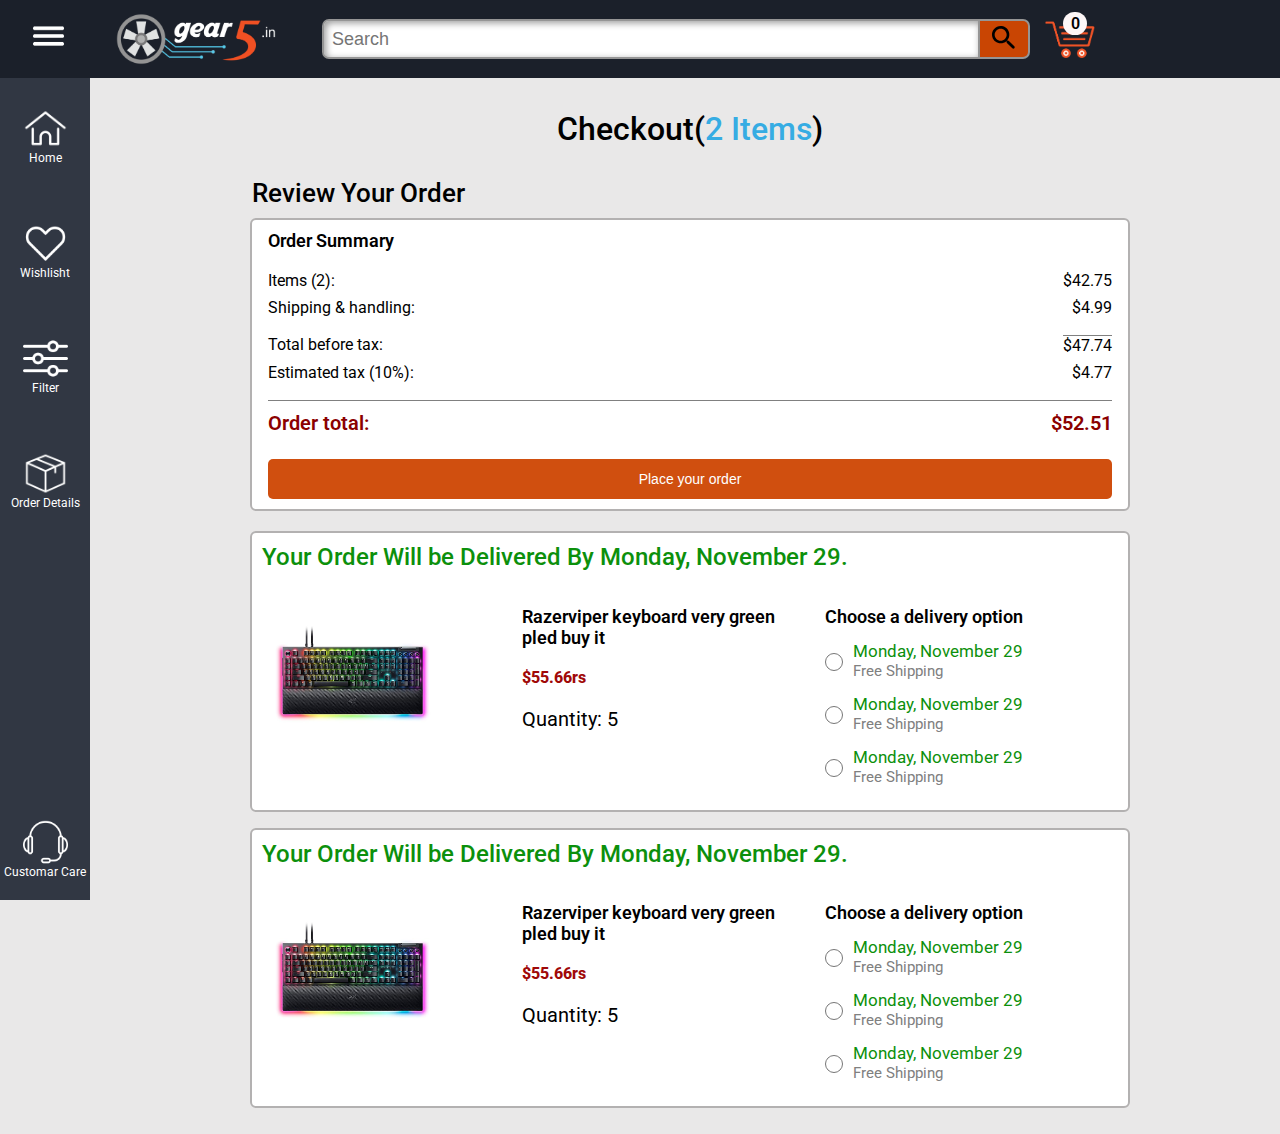
==== gear5-ex-2/cart-checkout.html @ c7d64155 "hhhg" ====
<!DOCTYPE html>
<html lang="en">

<head>
  <meta charset="UTF-8">
  <meta name="viewport" content="width=device-width, initial-scale=1.0">
  <title>Gear5_Cart</title>


  <link rel="stylesheet" href="styles/navbar.css">
  <link rel="stylesheet" href="styles/common.css">
  <link rel="stylesheet" href="styles/sidebar.css">


  <link rel="stylesheet" href="styles/cart-checkout.css">
  <link rel="stylesheet" href="styles/cart-order-summary.css">


  <link rel="preconnect" href="https://fonts.googleapis.com">
  <link rel="preconnect" href="https://fonts.gstatic.com" crossorigin>
  <link
    href="https://fonts.googleapis.com/css2?family=Roboto:ital,wght@0,100;0,300;0,400;0,500;0,700;1,400&display=swap"
    rel="stylesheet">

</head>

<body>


  <div class="navbar">
    <div class="nav-left">
      <button class="ham-button">
        <img src="page_images/hamberger-01.png" alt="">
      </button>

      <img class="logo-img" src="page_images/gear 5 last-01.png" alt="">

    </div>
    <div class="nav-middle">
      <input class="search-bar" type="text" placeholder="Search">

      <button class="search-button">
        <img src="page_images/search.svg" alt="">
      </button>

    </div>
    <div class="nav-right">
      <div class="cart">
        <img class="cart-img" src="page_images/cart last-01.png" alt="">

        <div class="cart-value js-cart-value">0</div>
      </div>


    </div>
  </div>

  <div class="sidebar">
    <div class="sidebar-tools-container">
        
      <a href="index.html">

        <div class="sidebar-elements">
          <img src="page_images/home.png" alt="">
          <div class="sidebar-text">Home</div>
      </div> 
      
      </a>
        
        <div class="sidebar-elements">
            <img src="page_images/heart-2.png" alt="">
            <div class="sidebar-text">Wishlisht</div>
        </div>
        <div class="sidebar-elements">
            <img src="page_images/filter.png" alt="">
            <div class="sidebar-text">Filter</div>
        </div>
        <div class="sidebar-elements">
            <img src="page_images/order.png" alt="">
            <div class="sidebar-text">Order Details</div>
        </div>
        
     
    </div>

    <!-- because i dont know how to sole it right now  -->
    <div class="just for space ">
    </div>

    <div class="sidebar-help-container">
          <div class="sidebar-elements">
            <img src="page_images/support.png" alt="">
            <div class="sidebar-text">Customar Care</div>
        </div>

    </div>
  
    
  </div>
  

  <div class="main">
    <div class="heading-checkout">Checkout(<span>2 Items</span>)</div>
    <div class="heading-order-review">Review Your Order</div>
    <div class="cart-checkout-grid">
      <div class="cart-left-grid js-cart-left-grid"  >
        <div class="cart-item-block-grid">
          <div class="cart-item-delivery-date"> 
            Your Order Will be Delivered By Monday, November 29.
          </div>
          <div class="cart-item-info-grid">
              <div class="cart-product-image">
                <img src="products_image/razer_blackwidow_keyboard.jpg" alt="">
                
              </div>
              <div class="cart-product-description">
                <div class="cart-item-name">Razerviper keyboard very  green pled buy it
                </div>
                <div class="cart-item-price">$55.66rs</div>
                <div class="cart-item-quantity-container">
                  <div class="cart-item-quantity"> Quantity: 5</div>
                  <!-- <div>update</div>
                  <div>delete</div> -->
                </div>
              </div>
           
            <div class="cart-item-delivery-options">
              <div class="choose-option">
                Choose a delivery option
              </div>
              <div class="delivery-option">
                
                  <input class="delivery-option-input" type="radio" name="optiondg">  
                  
                  <div>
                    <div class="delivery-option-date"> 
                      Monday, November 29
                    </div>
                    <div class="delivery-option-price">
                      Free Shipping
                    </div>
                  </div>
                
              </div>
              <div class="delivery-option">
                
                  <input class="delivery-option-input" type="radio" name="optiondg">  
                  
                  <div>
                    <div class="delivery-option-date"> 
                      Monday, November 29
                    </div>
                    <div class="delivery-option-price">
                      Free Shipping
                    </div>
                  </div>
                
              </div>
              <div class="delivery-option">
                
                  <input class="delivery-option-input" type="radio" name="optiondg">  
                  
                  <div>
                    <div class="delivery-option-date"> 
                      Monday, November 29
                    </div>
                    <div class="delivery-option-price">
                      Free Shipping
                    </div>
                  </div>
                
              </div>
            </div>
          </div>
        </div>
        <div class="cart-item-block-grid">
          <div class="cart-item-delivery-date"> 
            Your Order Will be Delivered By Monday, November 29.
          </div>
          <div class="cart-item-info-grid">
              <div class="cart-product-image">
                <img src="products_image/razer_blackwidow_keyboard.jpg" alt="">
                
              </div>
              <div class="cart-product-description">
                <div class="cart-item-name">Razerviper keyboard very  green pled buy it
                </div>
                <div class="cart-item-price">$55.66rs</div>
                <div class="cart-item-quantity-container">
                  <div class="cart-item-quantity"> Quantity: 5</div>
                  <!-- <div>update</div>
                  <div>delete</div> -->
                </div>
              </div>
           
            <div class="cart-item-delivery-options">
              <div class="choose-option">
                Choose a delivery option
              </div>
              <div class="delivery-option">
                
                  <input class="delivery-option-input" type="radio" name="optiondg">  
                  
                  <div>
                    <div class="delivery-option-date"> 
                      Monday, November 29
                    </div>
                    <div class="delivery-option-price">
                      Free Shipping
                    </div>
                  </div>
                
              </div>
              <div class="delivery-option">
                
                  <input class="delivery-option-input" type="radio" name="optiondg">  
                  
                  <div>
                    <div class="delivery-option-date"> 
                      Monday, November 29
                    </div>
                    <div class="delivery-option-price">
                      Free Shipping
                    </div>
                  </div>
                
              </div>
              <div class="delivery-option">
                
                  <input class="delivery-option-input" type="radio" name="optiondg">  
                  
                  <div>
                    <div class="delivery-option-date"> 
                      Monday, November 29
                    </div>
                    <div class="delivery-option-price">
                      Free Shipping
                    </div>
                  </div>
                
              </div>
            </div>
          </div>
        </div>
      </div>

      
      <div class="cart-right-grid"> 
        <div class="payment-summary">
          <div class="payment-summary-title">
            Order Summary
          </div>

          <div class="payment-summary-row">
            <div>Items (2):</div>
            <div class="payment-summary-money">$42.75</div>
          </div>

          <div class="payment-summary-row">
            <div>Shipping &amp; handling:</div>
            <div class="payment-summary-money">$4.99</div>
          </div>

          <div class="payment-summary-row subtotal-row">
            <div>Total before tax:</div>
            <div class="payment-summary-money">$47.74</div>
          </div>

          <div class="payment-summary-row">
            <div>Estimated tax (10%):</div>
            <div class="payment-summary-money">$4.77</div>
          </div>

          <div class="payment-summary-row total-row">
            <div>Order total:</div>
            <div class="payment-summary-money">$52.51</div>
          </div>

          <button class="place-order-button button-primary">
            Place your order
          </button>
        </div>
      </div>
    </div>

  </div>



  <!-- <footer>
    <div>Sell Your Kidneys Before Adding Anything Into Cart.</div>
  </footer> -->


      <script type="module" src="scripts/cart-checkout.js"></script>
</body>

</html>
---- gear5-ex-2/styles/navbar.css ----
.navbar{
    /* background-color: rgb(50, 10, 103); */
    /* background-color: rgb(27, 3, 59); */
    background-color: rgb(27, 32, 42);
    display: flex;
    height: 78px;
    align-items: center;
    position: fixed;
    top: 0px;
    left: 0px;
    right: 0px;
  
}
.nav-left{
    /* width: 350px; */
    /* background-color: rgb(93, 9, 172); */
    display: flex;
    align-items: center;
    height: 70px;
}
.nav-middle{
    padding-left: 20px;
    height: 70px;
    flex: 1;
    display: flex;
    justify-content: center;
    align-items: center;
    /* background-color: aquamarine; */
    
    
   
}

.nav-right{
   width: 250px;
   /* background-color: rgb(18, 105, 105); */
   height: 70px;
   display: flex;
   align-items: center;
   
 
}



.logo-img{
    /* margin-top: 27px; */
    width: 160px;
    margin-left: 40px;
    margin-right: 26px;
    /* background-color: blue; */
}
.ham-button{
    background-color:transparent;
    border: none;
    margin-left: 21px;
}
.ham-button img{
    width: 43px;
   
    /* background-color: blue;
    */
}


.search-bar{

    height: 34px;
   
    border: 2px solid rgb(149, 149, 149);

    border-bottom-left-radius: 7px;
    border-top-left-radius: 7px;
    flex: 1;
    padding-left: 8px;

    font-size: 18px;
    box-shadow: inset 2px 2px 7px rgba(0, 0, 0, 0.401);
    
}

.search-bar::placeholder{
    font-size: 18px;
   
}
.search-button{
    width: 50px;
    height: 40px;
    border: 2px solid rgb(149, 149, 149);
    background-color: rgb(201, 69, 3);
    border-left: none;
    border-bottom-right-radius: 7px;
    border-top-right-radius: 7px;

    
}

.search-button img{
    width: 32px;
}

.profile{
    color: aliceblue;
    margin-left: 30px;
    margin-top: 0px;
   display: flex;
   align-items: center;
  
  
}

.profile img{
    width: 55px;
    border-radius: 50%;
    margin-left: 10px;

}
.profile-greet{
    font-family: roboto;
    font-weight: 500;
    font-size: 16px;
    
}

.cart-img{
    width: 50px;
   
    margin-top: 5px;
    /* background-color: blue; */
    
}
.cart{
    /* background-color: aqua; */
    position: relative;
     margin-left: 15px;
    
    
}

.cart-value{
    background-color: rgba(255, 248, 248, 0.993);
    padding: 2px 0px;
    /* border: 1px solid white; */
    border-radius: 17px;
    color: rgb(0, 0, 0);
    font-family: roboto ,sans-serif;
    font-weight: 600;
    position: absolute;
    top: -4px;
    right: 8px;
    left: 18px;
    text-align: center;

    
}
---- gear5-ex-2/styles/common.css ----
body{
    margin: 0;
    padding: 0;
    padding-top: 110px;
    padding-left: 120px;
    padding-right: 20px;
    background-color: rgb(233, 232, 232);

  
}

footer{
    background-color: rgb(27, 32, 42);
    margin-left: -20px;
    margin-right: -23px;
    display: flex;
    align-items: center;
    justify-content: center;
  
    color: white;
    height: 40px;
    border-bottom:3px solid  rgb(201, 69, 3) ;
    font-family: roboto, sans-serif;
    

   
}
---- gear5-ex-2/styles/sidebar.css ----
.sidebar{
    /* background-color: rgba(27, 32, 42, 0.935); */
    background-color: rgb(49, 55, 67);
    position: fixed;
    top: 78px;
    left: 0px;
    bottom: 0px;
    width: 90px;
    
    font-family: roboto, sans-serif;

    display: grid;
    grid-template-rows: 460px 1fr 100px;
    
    
}

.sidebar-tools-container{

    

    display: grid;
    grid-template-rows: 1fr 1fr 1fr 1fr;
    align-items: center;

   /* height: 500px; */
   

}

.sidebar-help {
   

    
}

.sidebar a{
    text-decoration: none;
    
    

}

.sidebar-elements{
  
    /* height: 80px; */
  
    /* padding-top: 28px; */
    /* padding-bottom: 10px; */

    display: flex;
    flex-direction: column;
    align-items: center;
}


.sidebar-elements img{
   width: 45px;
  filter: invert(1);
  /* padding-bottom: 5px; */
    
}

/* .sidebar-elements1{
    margin-top: 246px;
    text-decoration: none;

} */

/* .sidebar-elements1 img{
    width: 50px;
    padding-bottom: 5px;
    filter: invert(1);
} */

.sidebar-text{
  font-size: 12px;
  color: white;
  
}

.sidebar-help-container {
   
padding-top: 20px;
    
}
---- gear5-ex-2/styles/cart-checkout.css ----
.main{
    max-width: 1200px;
    margin-left: auto;
    margin-right:auto ;
  
    font-family: roboto, arial;

  
}


.heading-checkout{
    text-align: center;
    font-size: 32px;
    font-weight: 500;
    margin-bottom: 30px;
}

.heading-checkout span{
    color: rgb(54, 172, 227);
}

.heading-order-review{
    margin-left: 12px;
    font-size: 1.6em;
    font-weight: 500;
}



.cart-checkout-grid{
    padding: 10px;
    
    /* background-color: rgb(255, 255, 255); */
    display: grid;
    grid-template-columns: 1fr 370px;
    column-gap: 10px;
    align-items: start;
}

.cart-left-grid{
   
    display: grid;
   

}

.cart-item-block-grid{
    margin-bottom: 16px;
    background-color: white;
    border: 2px solid rgb(179, 177, 177);
    border-radius: 6px;
    display: grid;
    /* height: 280px; */
    grid-template-rows: 1fr 6fr;
    padding: 10px;
}

.cart-item-delivery-date{
    /* color: rgb(10, 119, 8); */
    /* color: rgb(36, 178, 243); */
    color: rgb(12, 144, 12);

    font-size: 24px;
    font-weight: 500;
    
}


.cart-item-info-grid{
    display: grid;
    grid-template-columns: 260px 1fr 1fr;
    /* border: 2px solid rgb(82, 217, 82); */
 



}

.cart-product-image{
    /* background-color: brown; */
    /* padding-top: 15px; */
    

    padding-top: 2em;

}

.cart-product-description{
    /* background-color: rgb(137, 137, 198); */
    padding-top: 26px;
    
    padding-right: 28px;
}

.cart-product-image img{
    width: 70%
}


.cart-item-name{
    font-size: 18px;

    font-weight: 600;

    margin-bottom: 20px;
}

.cart-item-price{
    font-weight: 800;
    color: rgb(160, 9, 9);
}

.cart-item-quantity{
    margin-top: 20px;
    font-size: 20px;
    color: rgb(0, 0, 0);
    
}



.cart-item-delivery-options{
    /* background-color: rgb(168, 29, 29); */
    padding-top: 26px;
    
}

.choose-option{
    font-size: 18px;
    margin-left: 5px;
    margin-bottom: 14px;
    font-weight: 600;
}
.delivery-option{
    display: grid;
    grid-template-columns: 1fr 8fr;
    margin-bottom: 14px ;
}
.delivery-option-input{
  
    width: 18px;
   
    margin-right: 6px;
   
}
.delivery-option-date{
    font-size: 17px ;
    /* color: rgb(36, 178, 243); */
    color: rgb(12, 144, 12);
    /* background-color: blanchedalmond; */
}
.delivery-option-price{
    margin-top: 1px;
    font-size: 15px;
    color: grey;
}




/* ---------------------------------------------------------------- */


@media(width <=1280px){
    .cart-checkout-grid{
        grid-template-columns: 1fr ;
    }

    .main{
        max-width: 900px;
              
    }

 
    /* .cart-product-image{
        width: 200px;
    } */
}

@media(width<= 842px){
    .cart-item-info-grid{
        grid-template-columns: 300px;
        row-gap: 10px;
       
       
    }

}
---- gear5-ex-2/styles/cart-order-summary.css ----
.cart-right-grid{
    
    /* height: 280px; */
    position: sticky;
    top: 90px;
    z-index: -1;
    
    background-color: white;
    padding: 10px 16px;

    border: 2px solid rgb(179, 177, 177);
    border-radius: 6px;
}

.payment-summary-title{
    
    margin-bottom:20px ;
    font-size: 18px;
    font-weight: 600;

}


.payment-summary-row{
    display: grid;
    grid-template-columns: 1fr auto;
    margin-top: 8px;
   
}

.payment-summary-money{
    text-align: end;
    /* margin-left: 65px; */
}

.subtotal-row{
    margin-top: 18px;
}

.subtotal-row .payment-summary-money {
    
    border-top: 1px solid grey;
   
}

.total-row{
    margin-top: 18px;
    padding-top: 10px;
    border-top: 1px solid grey;

    font-size: 20px;

    color: darkred;
    font-weight: 600;
}


.place-order-button{
    margin-top: 24px;
    padding: 12px 0px;
    background-color: rgb(208, 79, 15);
    color: white;
    border: none;

    border-radius: 5px;
    font-size: 14px;
    width: 100%;
}


@media(width <=1280px){
    .cart-right-grid{
        grid-row: 1;

        margin-bottom: 20px;

        position: static;
    }


}
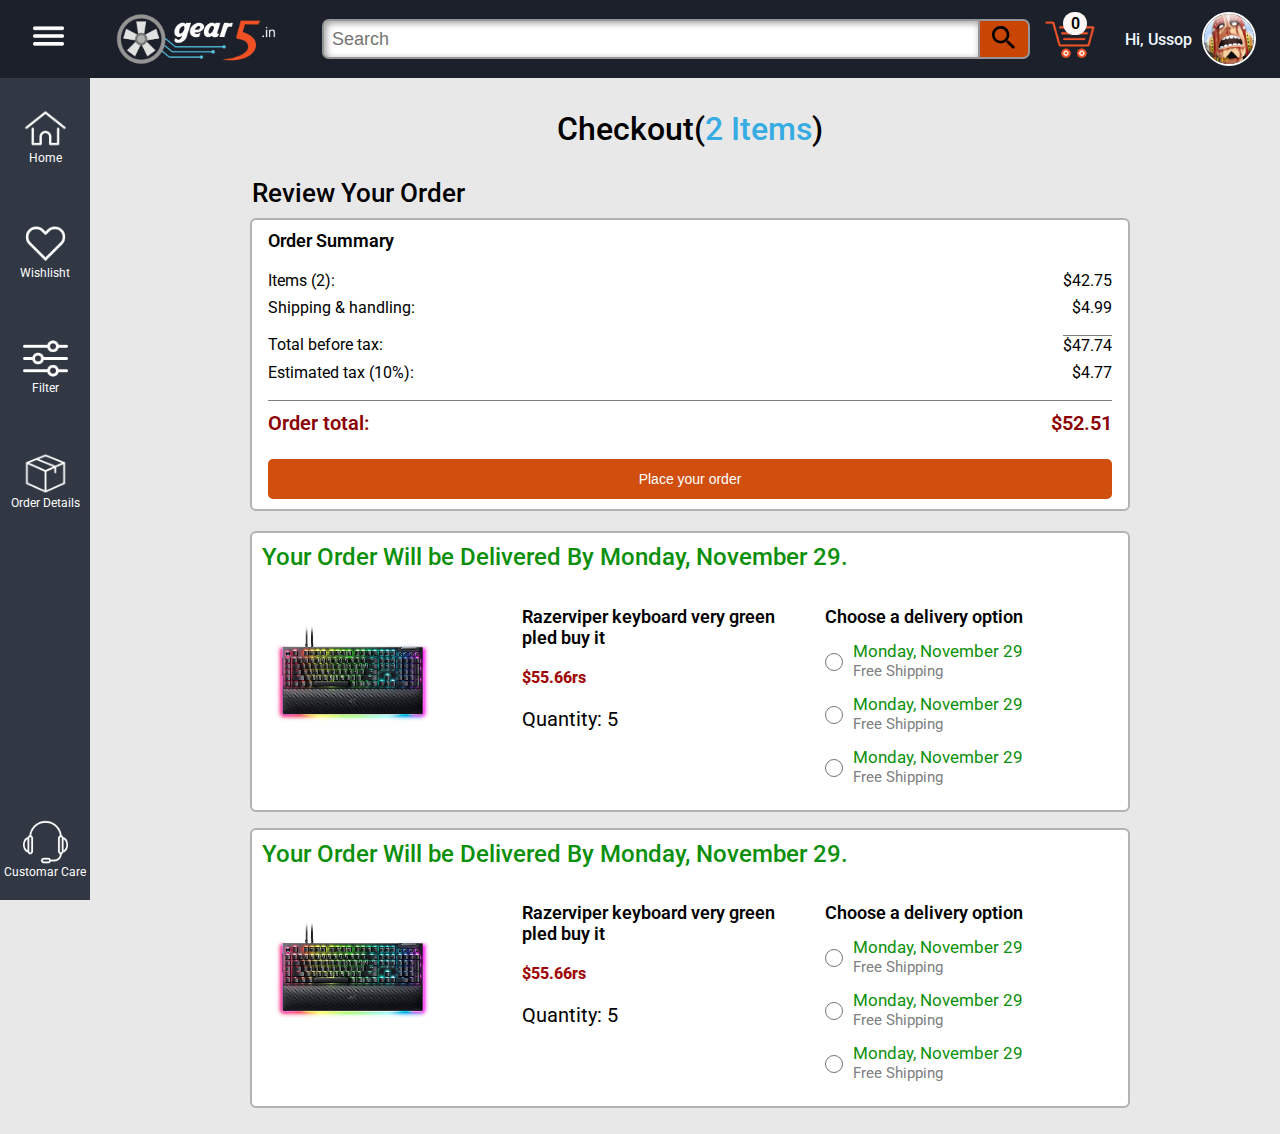
==== commit eadbdbb6: "checkout profile" ====
--- a/gear5-ex-2/cart-checkout.html
+++ b/gear5-ex-2/cart-checkout.html
@@ -50,6 +50,11 @@
 
         <div class="cart-value js-cart-value">0</div>
       </div>
+
+      <div class="profile">
+        <div class="profile-greet">Hi, Ussop</div>
+        <img src="profile img/fb4342e0ac4a24cf8c08d0031174e228.jpg" alt="">
+    </div>
 
 
     </div>
--- a/gear5-ex-2/styles/navbar.css
+++ b/gear5-ex-2/styles/navbar.css
@@ -110,7 +110,8 @@
 }
 
 .profile img{
-    width: 55px;
+    width: 50px;
+    border: 2px solid rgb(255, 255, 255);
     border-radius: 50%;
     margin-left: 10px;
 
